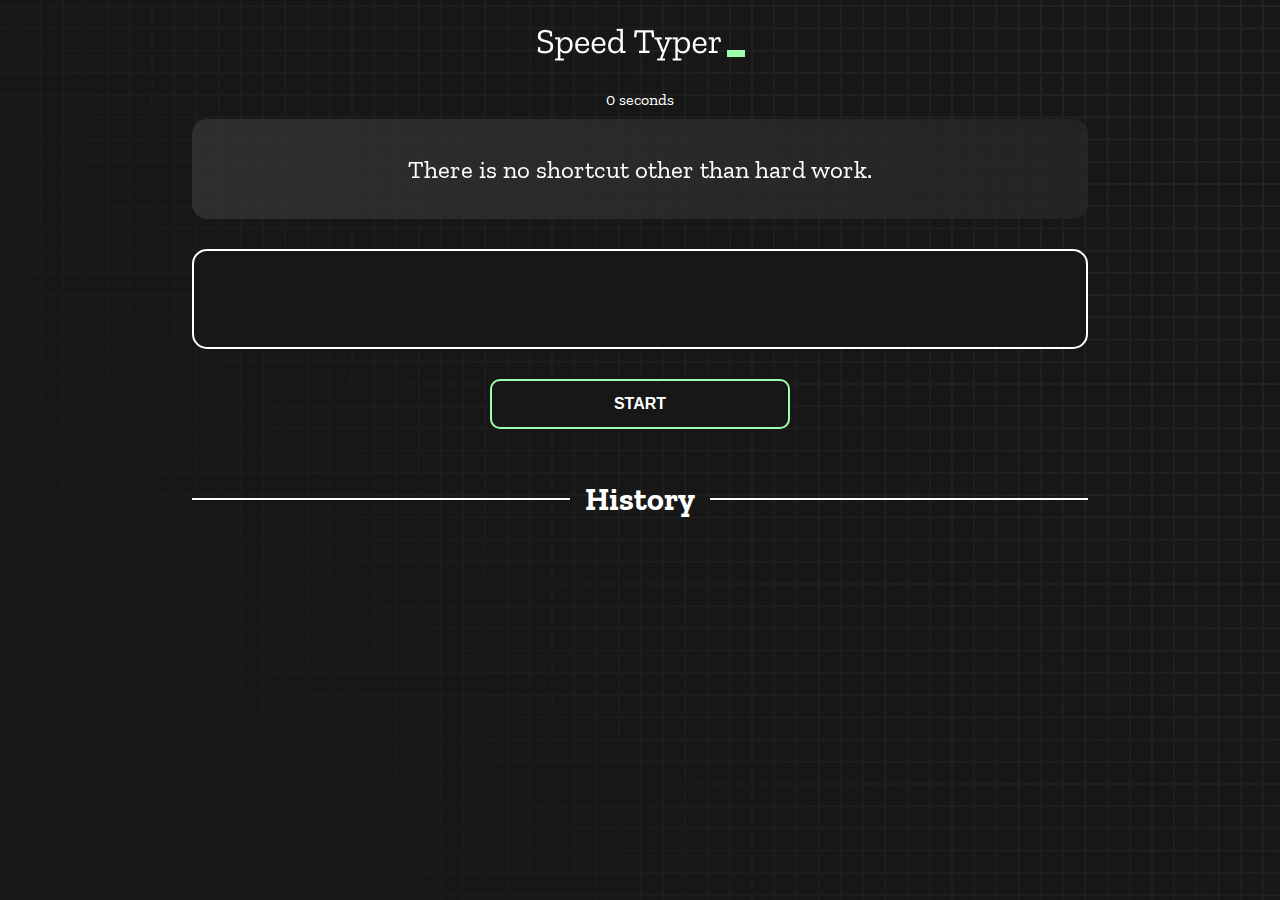
==== index.html @ 9843c53a "Initial commit" ====
<!DOCTYPE html>
<html lang="en">
  <head>
    <meta charset="UTF-8" />
    <meta http-equiv="X-UA-Compatible" content="IE=edge" />
    <meta name="viewport" content="width=device-width, initial-scale=1.0" />
    <title>Speed Monster</title>
    <link rel="stylesheet" href="styles.css" />
    <link rel="preconnect" href="https://fonts.googleapis.com" />
    <link rel="preconnect" href="https://fonts.gstatic.com" crossorigin />
    <link
      href="https://fonts.googleapis.com/css2?family=Zilla+Slab:wght@300;400;500&display=swap"
      rel="stylesheet"
    />
  </head>
  <body>
    <h1 class="title"><img src="./logo.png" /></h1>
    <div id="show-time">0 seconds</div>

    <div class="box-container">
      <div id="question"></div>

      <div id="display" class="inactive"></div>

      <div class="buttons">
        <button id="starts">START</button>
      </div>

      <div class="divider-container">
        <div class="line"></div>
        <h1 class="title2">History</h1>
        <div class="line"></div>
      </div>
      <div id="histories"></div>
    </div>

    <div id="countdown"></div>
    <div id="modal-background" class="hidden"></div>
    <div id="result" class="hidden"></div>

    <script src="./history.js"></script>
    <script src="./script.js"></script>
  </body>
</html>
---- styles.css ----
* {
  padding: 0;
  margin: 0;
  box-sizing: border-box;
}

body {
  background-image: url("./bg.png");
  background-size: cover;
  background-position: left top;
  font-family: "Zilla Slab", serif;
}

.box-container {
  width: 70%;
  margin: 0 auto;
}

#question {
  height: 100px;
  display: flex;
  align-items: center;
  justify-content: center;
  color: white;
  font-size: 25px;
  border-radius: 15px;
  background: rgb(255, 255, 255);
  background: linear-gradient(
    92.49deg,
    rgba(255, 255, 255, 0.1) 0.18%,
    rgba(255, 255, 255, 0.05) 99.85%
  );
  backdrop-filter: blur(5px);
  margin-bottom: 30px;
}

#display {
  height: 100px;
  display: flex;
  flex-wrap: wrap;
  align-items: center;
  padding-left: 5rem;
  color: white;
  font-size: 32px;
  background-color: #171717;
  border: 2px solid #9dffad;
  border-radius: 15px;
}

#countdown {
  position: fixed;
  height: 100vh;
  width: 100vw;
  background-color: rgba(0, 0, 0, 0.8);
  top: 0;
  left: 0;
  display: flex;
  align-items: center;
  justify-content: center;
  font-size: 3rem;
  color: white;
  display: none;
}
#result {
  position: fixed;
  top: 10%; 
  left: 10%;
  transform: translate(-50%, -50%);
  height: 250px;
  width: 400px;
  background-color: #171717;
  border-radius: 15px;
  border: 2px solid #9dffad;
  color: white;
  text-align: center;
  padding: 2rem;
}
#show-time{
  text-align: center;
  color: white;
  margin: 10px 0;
}

.green {
  color: #9dffad;
}
.red {
  color: #eb6565;
}
.bold {
  font-weight: 700;
}
.inactive {
  border: 2px solid white !important;
}
.hidden {
  display: none;
}
.title {
  text-align: center;
  color: white;
  margin: 20px 0;
}

.divider-container {
  height: 80px;
  display: flex;
  justify-content: center;
  align-items: center;
  gap: 15px;
  margin: 0 auto;
}

.line {
  height: 2px;
  background: white;
  width: 100%;
}

.title2 {
  color: white;
  display: block;
}

.buttons {
  display: flex;
  justify-content: center;
  margin: 30px 0;
}
button {
  padding: 10px 20px;
  border: none;
  font-size: 16px;
  font-weight: bold;
  width: 300px;
  height: 50px;
  color: white;
  background-color: #171717;
  border-radius: 10px;
  border: 2px solid #9dffad;
  cursor: pointer;
}

#histories {
  display: flex;
  flex-wrap: wrap;
  justify-content: space-around;
}

.card {
  width: 100%;
  height: 100%;
  padding: 50px;
  display: flex;
  justify-content: space-between;
  align-items: center;
  padding: 20px 30px;
  color: white;
  border-radius: 15px;
  background: rgb(255, 255, 255);
  background: linear-gradient(
    92.49deg,
    rgba(255, 255, 255, 0.1) 0.18%,
    rgba(255, 255, 255, 0.05) 99.85%
  );
  backdrop-filter: blur(5px);
  margin-bottom: 30px;
}

#modal-background {
  background: rgb(255, 255, 255);
  background: linear-gradient(
    92.49deg,
    rgba(255, 255, 255, 0.1) 0.18%,
    rgba(255, 255, 255, 0.05) 99.85%
  );
  backdrop-filter: blur(5px);
  height: 100vh;
  width: 100%;
  position: fixed;
  top: 0;
}

@media only screen and (max-width: 700px) {
  .box-container {
    padding: 0 20px;
    width: 100%;
  }
  .card {
    flex-direction: column;
  }
}
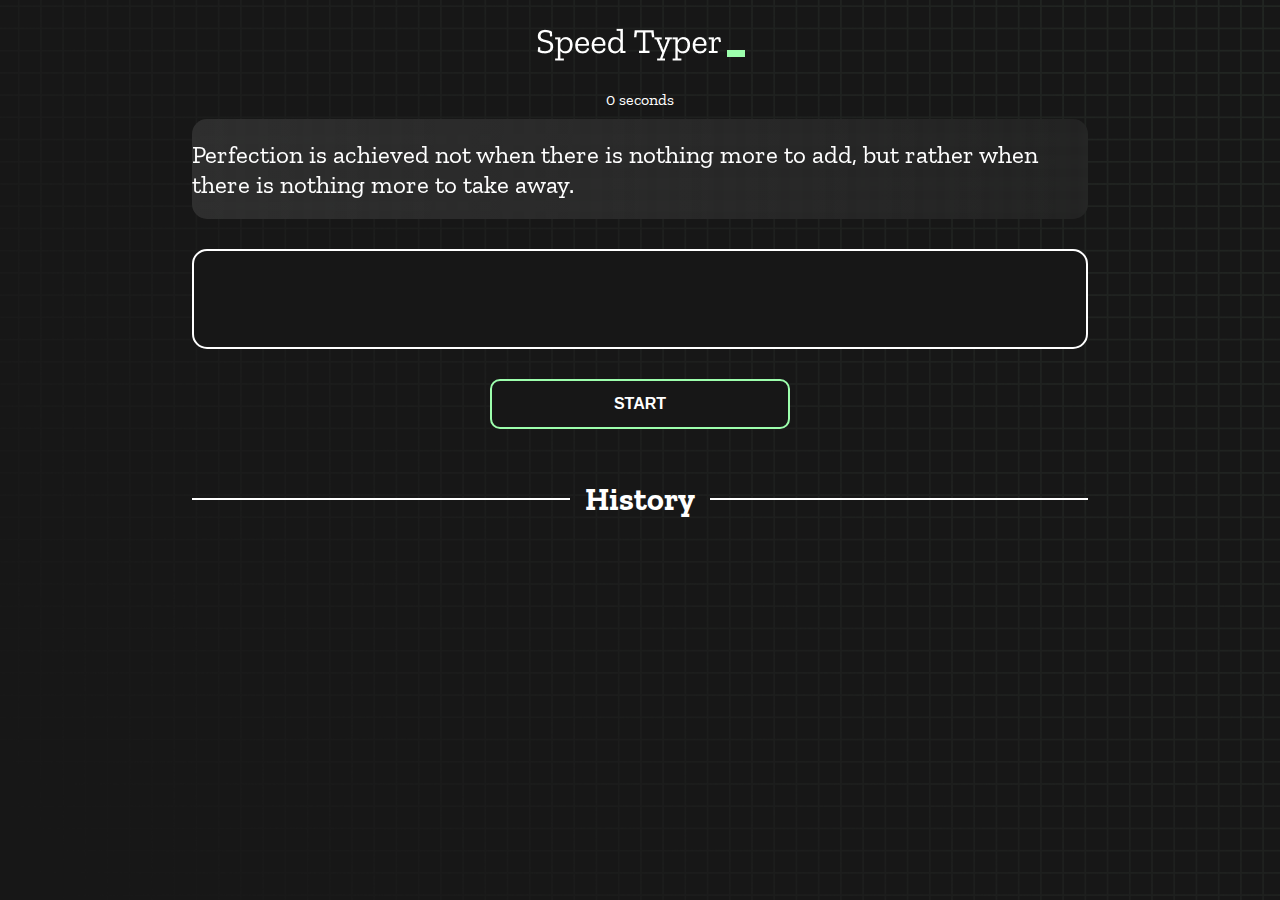
==== commit d570daa5: "title name changed" ====
--- a/index.html
+++ b/index.html
@@ -4,7 +4,7 @@
     <meta charset="UTF-8" />
     <meta http-equiv="X-UA-Compatible" content="IE=edge" />
     <meta name="viewport" content="width=device-width, initial-scale=1.0" />
-    <title>Speed Monster</title>
+    <title>Type Master</title>
     <link rel="stylesheet" href="styles.css" />
     <link rel="preconnect" href="https://fonts.googleapis.com" />
     <link rel="preconnect" href="https://fonts.gstatic.com" crossorigin />
